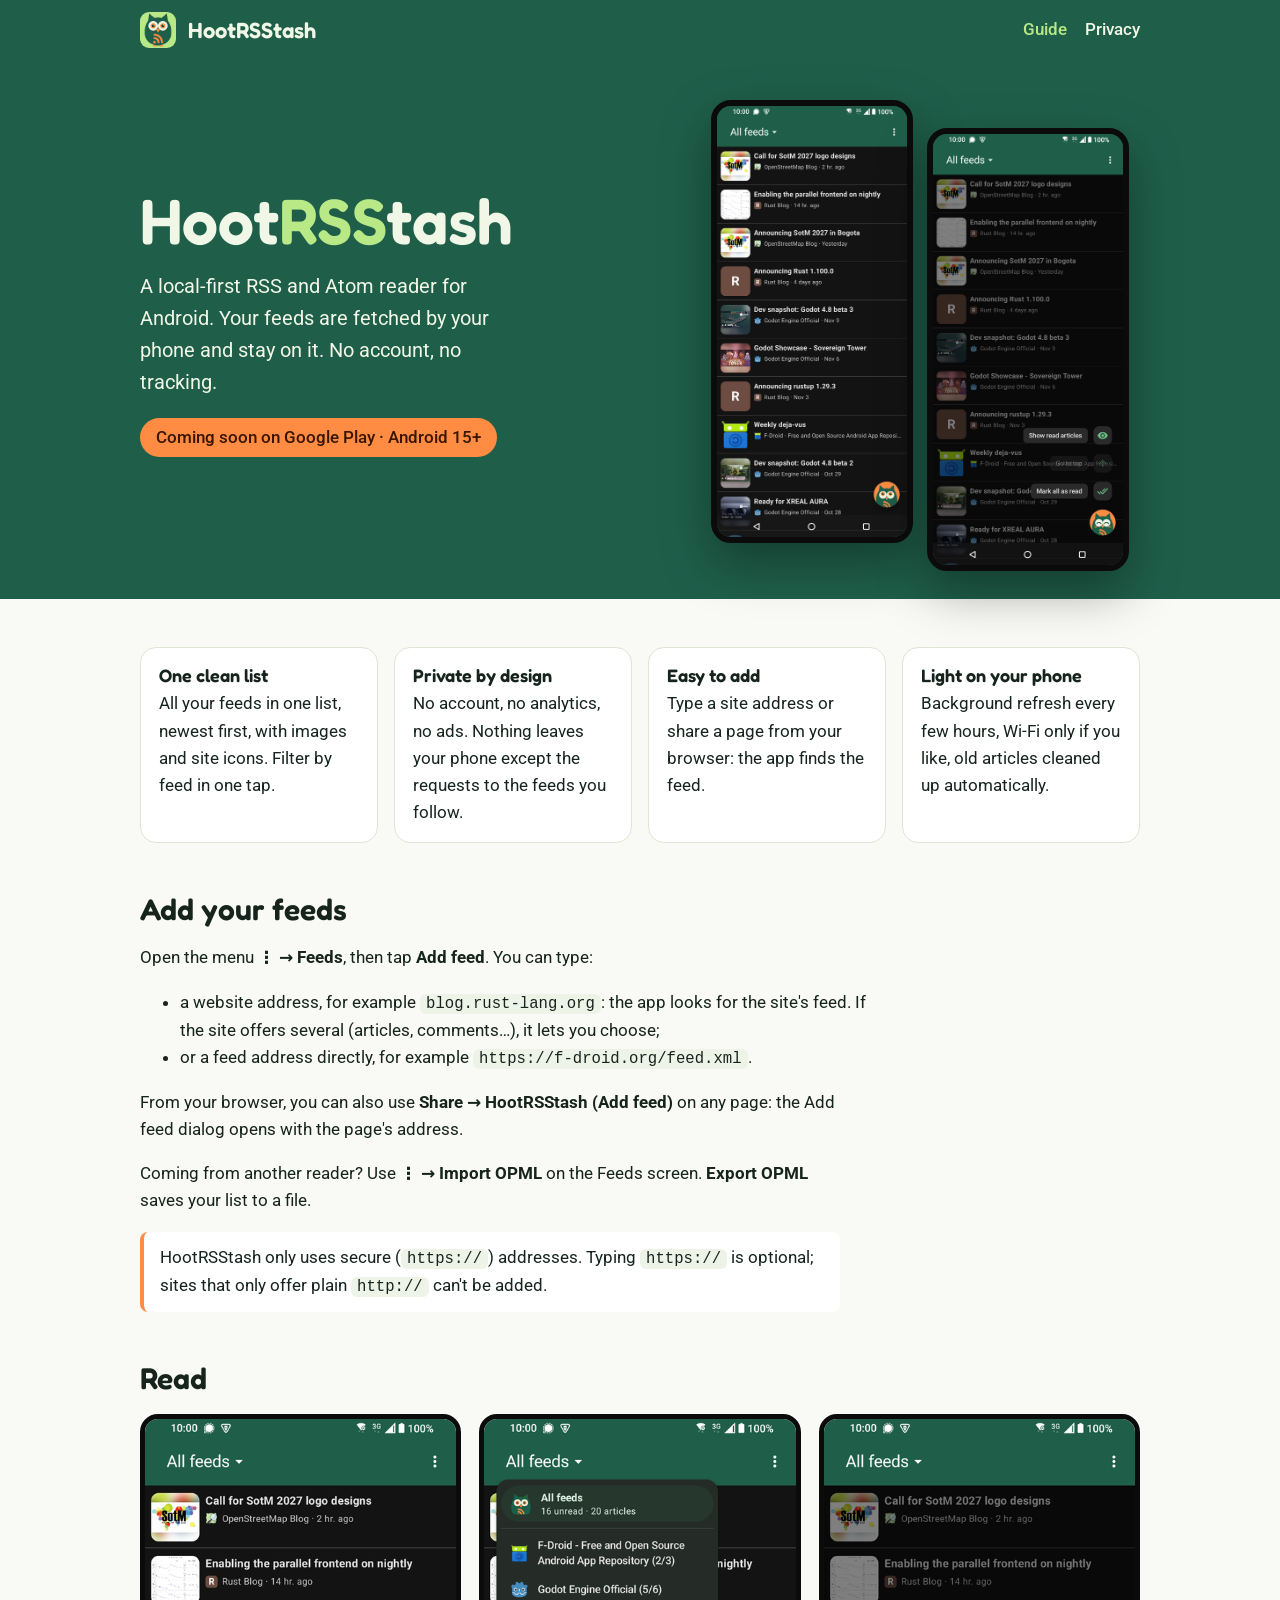
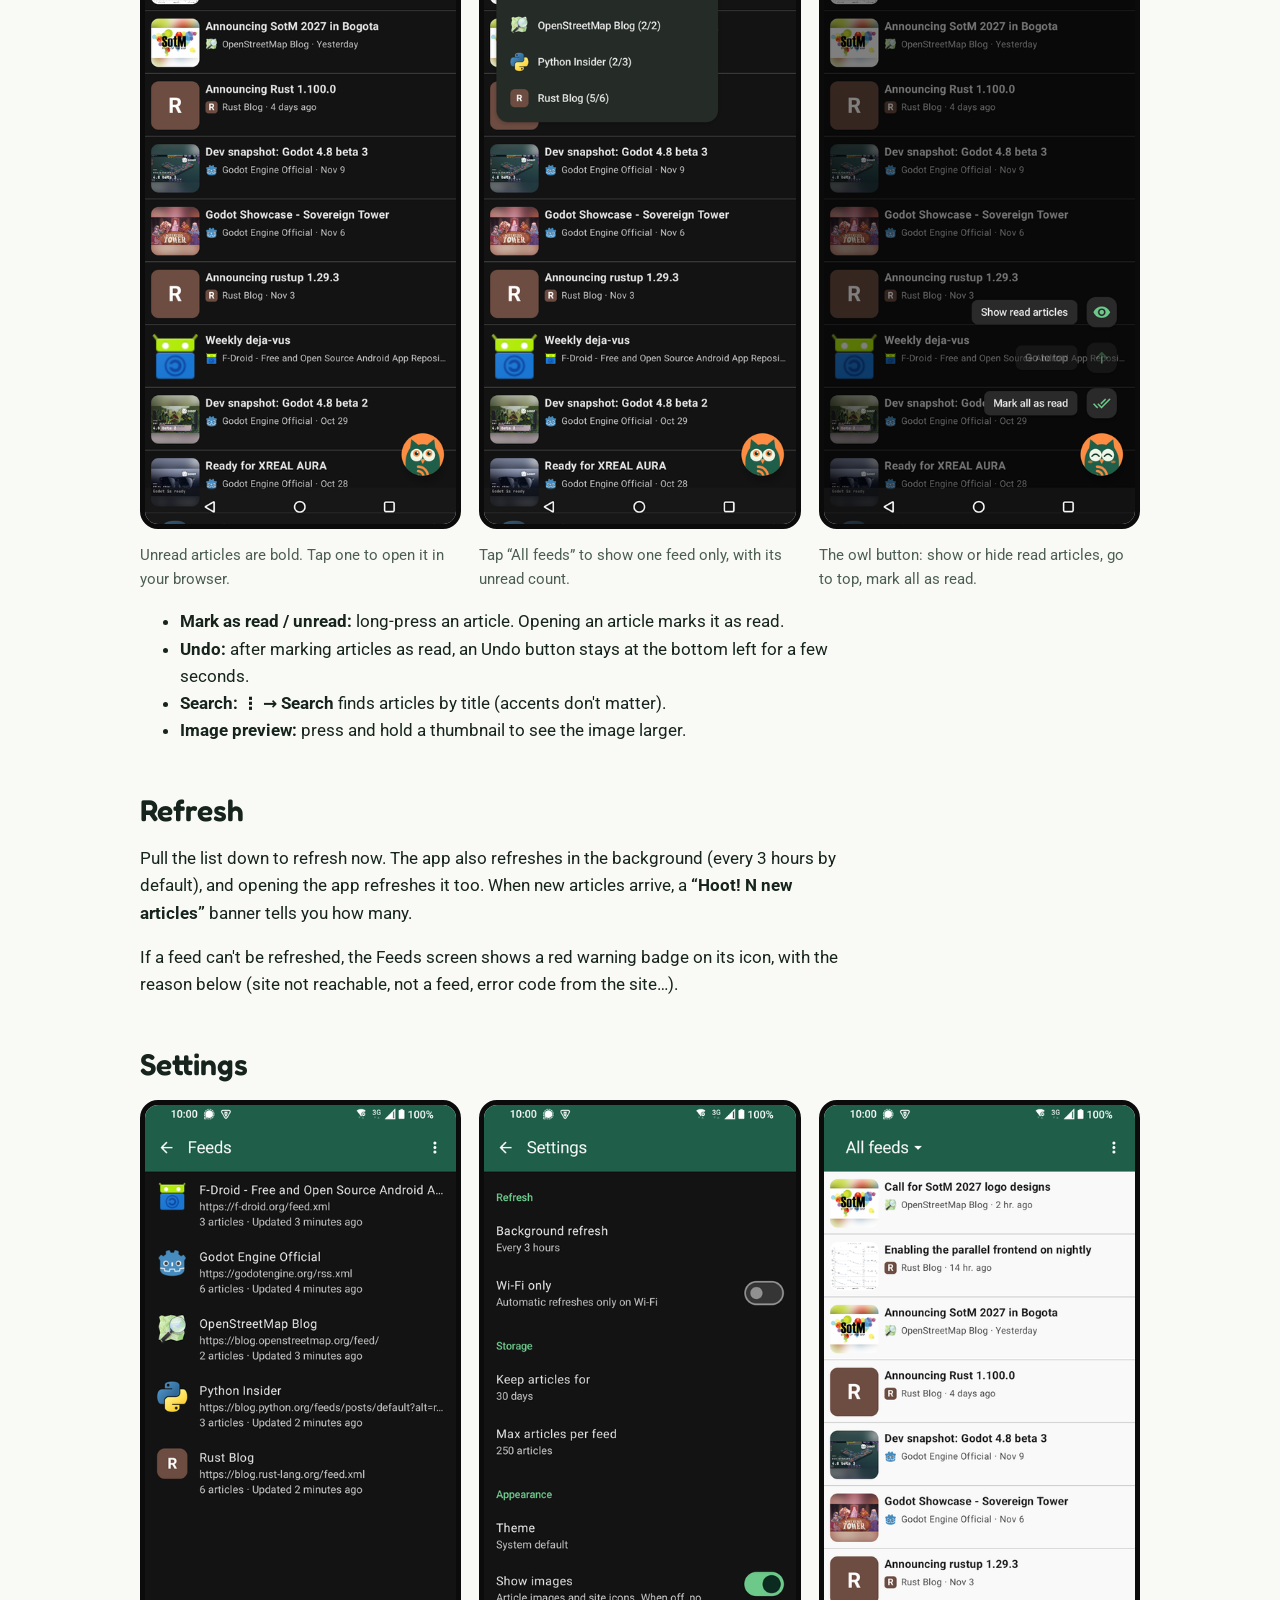
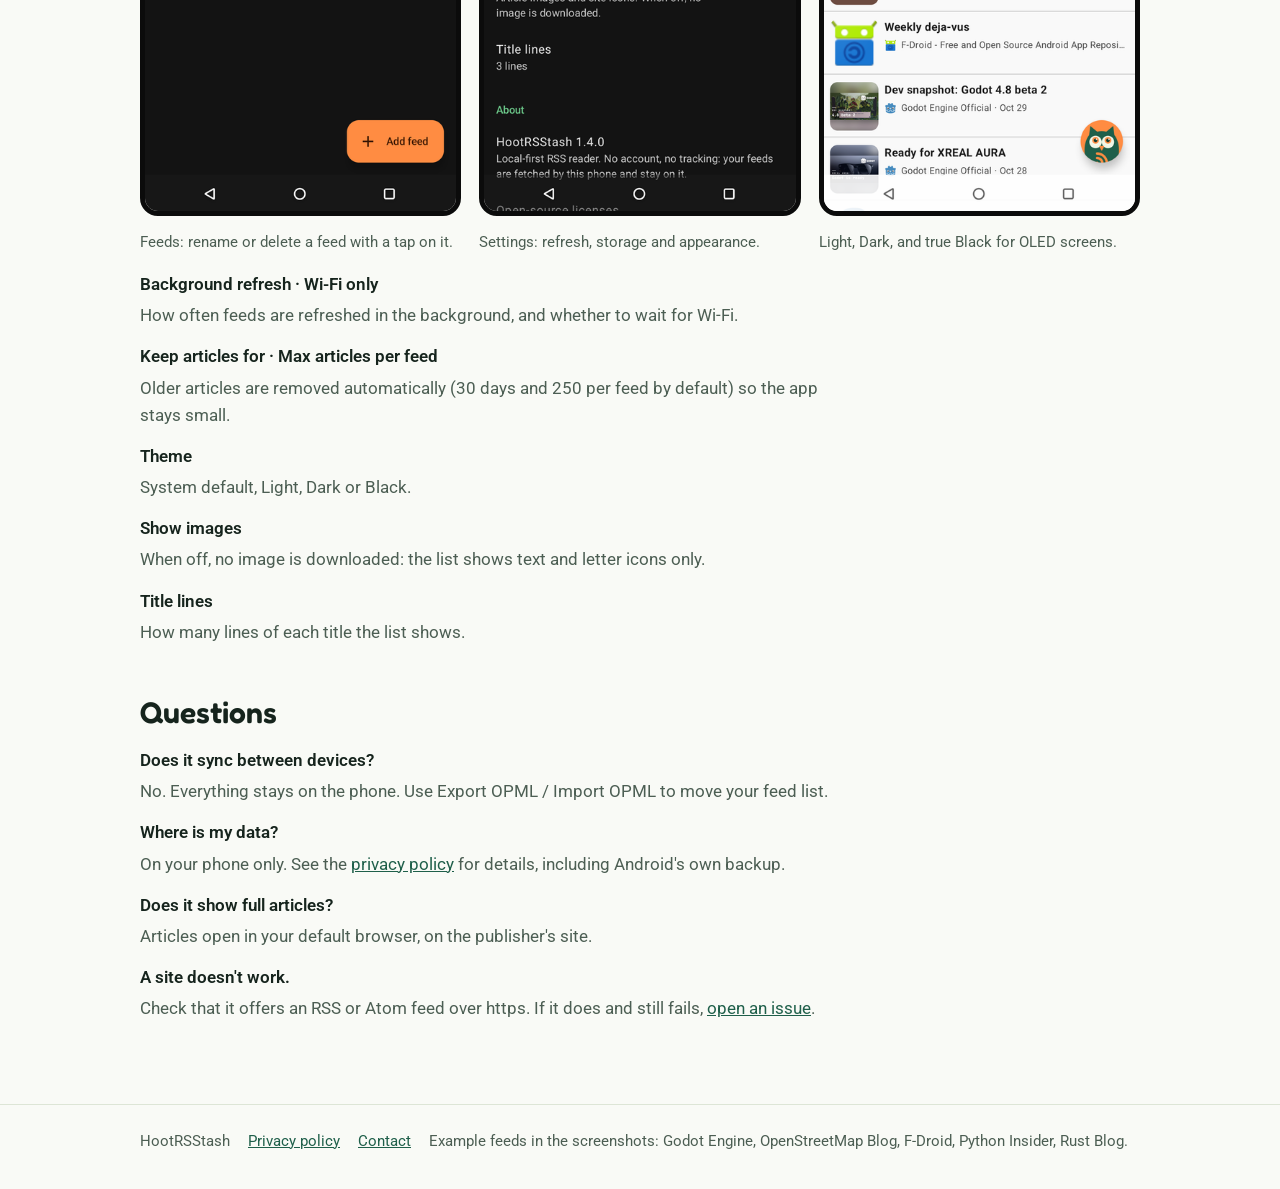
==== index.html @ c7c50cca "HootRSStash guide and privacy policy Co-Authored-By: Claude Opus 5.5 <noreply@anthropic.com> Claude-" ====
<!doctype html>
<html lang="en">
<head>
<meta charset="utf-8">
<meta name="viewport" content="width=device-width, initial-scale=1, viewport-fit=cover">
<title>HootRSStash</title>
<meta name="description" content="HootRSStash is a local-first RSS and Atom reader for Android. No account, no tracking: your feeds are fetched by your phone and stay on it.">
<link rel="icon" href="img/icon-192.png">
<link rel="stylesheet" href="https://fonts.googleapis.com/css2?family=Fredoka:wght@600&family=Roboto:wght@400;500;700&display=swap">
<link rel="stylesheet" href="style.css">
</head>
<body>
<header class="topbar"><div class="wrap">
  <img src="img/icon-192.png" alt="">
  <a class="name" href="./">HootRSStash</a>
  <nav><a href="./" aria-current="page">Guide</a><a href="privacy.html">Privacy</a></nav>
</div></header>

<section class="hero"><div class="wrap">
  <div>
    <h1>Hoot<span>RSS</span>tash</h1>
    <p>A local-first RSS and Atom reader for Android. Your feeds are fetched by your phone and stay on it. No account, no tracking.</p>
    <span class="chip">Coming soon on Google Play · Android 15+</span>
  </div>
  <div class="shots">
    <img src="img/01-articles.png" alt="The article list with images from several feeds">
    <img src="img/03-actions.png" alt="The owl button opened: show read articles, go to top, mark all as read">
  </div>
</div></section>

<main class="wrap">
  <ul class="features">
    <li><b>One clean list</b>All your feeds in one list, newest first, with images and site icons. Filter by feed in one tap.</li>
    <li><b>Private by design</b>No account, no analytics, no ads. Nothing leaves your phone except the requests to the feeds you follow.</li>
    <li><b>Easy to add</b>Type a site address or share a page from your browser: the app finds the feed.</li>
    <li><b>Light on your phone</b>Background refresh every few hours, Wi-Fi only if you like, old articles cleaned up automatically.</li>
  </ul>

  <h2>Add your feeds</h2>
  <p>Open the menu <b>⋮ → Feeds</b>, then tap <b>Add feed</b>. You can type:</p>
  <ul>
    <li>a website address, for example <code>blog.rust-lang.org</code>: the app looks for the site's feed. If the site offers several (articles, comments…), it lets you choose;</li>
    <li>or a feed address directly, for example <code>https://f-droid.org/feed.xml</code>.</li>
  </ul>
  <p>From your browser, you can also use <b>Share → HootRSStash (Add feed)</b> on any page: the Add feed dialog opens with the page's address.</p>
  <p>Coming from another reader? Use <b>⋮ → Import OPML</b> on the Feeds screen. <b>Export OPML</b> saves your list to a file.</p>
  <p class="note">HootRSStash only uses secure (<code>https://</code>) addresses. Typing <code>https://</code> is optional; sites that only offer plain <code>http://</code> can't be added.</p>

  <h2>Read</h2>
  <div class="gallery">
    <figure><img src="img/01-articles.png" alt="Article list in the dark theme"><figcaption>Unread articles are bold. Tap one to open it in your browser.</figcaption></figure>
    <figure><img src="img/02-feed-menu.png" alt="The feed filter menu"><figcaption>Tap “All feeds” to show one feed only, with its unread count.</figcaption></figure>
    <figure><img src="img/03-actions.png" alt="The owl button's actions"><figcaption>The owl button: show or hide read articles, go to top, mark all as read.</figcaption></figure>
  </div>
  <ul>
    <li><b>Mark as read / unread:</b> long-press an article. Opening an article marks it as read.</li>
    <li><b>Undo:</b> after marking articles as read, an Undo button stays at the bottom left for a few seconds.</li>
    <li><b>Search:</b> <b>⋮ → Search</b> finds articles by title (accents don't matter).</li>
    <li><b>Image preview:</b> press and hold a thumbnail to see the image larger.</li>
  </ul>

  <h2>Refresh</h2>
  <p>Pull the list down to refresh now. The app also refreshes in the background (every 3 hours by default), and opening the app refreshes it too. When new articles arrive, a <b>“Hoot! N new articles”</b> banner tells you how many.</p>
  <p>If a feed can't be refreshed, the Feeds screen shows a red warning badge on its icon, with the reason below (site not reachable, not a feed, error code from the site…).</p>

  <h2>Settings</h2>
  <div class="gallery">
    <figure><img src="img/04-feeds.png" alt="The Feeds screen"><figcaption>Feeds: rename or delete a feed with a tap on it.</figcaption></figure>
    <figure><img src="img/05-settings.png" alt="The Settings screen"><figcaption>Settings: refresh, storage and appearance.</figcaption></figure>
    <figure><img src="img/06-articles-light.png" alt="Article list in the light theme"><figcaption>Light, Dark, and true Black for OLED screens.</figcaption></figure>
  </div>
  <dl>
    <dt>Background refresh · Wi-Fi only</dt><dd>How often feeds are refreshed in the background, and whether to wait for Wi-Fi.</dd>
    <dt>Keep articles for · Max articles per feed</dt><dd>Older articles are removed automatically (30 days and 250 per feed by default) so the app stays small.</dd>
    <dt>Theme</dt><dd>System default, Light, Dark or Black.</dd>
    <dt>Show images</dt><dd>When off, no image is downloaded: the list shows text and letter icons only.</dd>
    <dt>Title lines</dt><dd>How many lines of each title the list shows.</dd>
  </dl>

  <h2>Questions</h2>
  <dl>
    <dt>Does it sync between devices?</dt><dd>No. Everything stays on the phone. Use Export OPML / Import OPML to move your feed list.</dd>
    <dt>Where is my data?</dt><dd>On your phone only. See the <a href="privacy.html">privacy policy</a> for details, including Android's own backup.</dd>
    <dt>Does it show full articles?</dt><dd>Articles open in your default browser, on the publisher's site.</dd>
    <dt>A site doesn't work.</dt><dd>Check that it offers an RSS or Atom feed over https. If it does and still fails, <a href="https://github.com/anthonyda/hootrsstash-site/issues">open an issue</a>.</dd>
  </dl>
</main>

<footer><div class="wrap">
  <span>HootRSStash</span><a href="privacy.html">Privacy policy</a><a href="https://github.com/anthonyda/hootrsstash-site/issues">Contact</a>
  <span>Example feeds in the screenshots: Godot Engine, OpenStreetMap Blog, F-Droid, Python Insider, Rust Blog.</span>
</div></footer>
</body>
</html>
---- style.css ----
/* HootRSStash site: the owl's colors (forest #1F5F4A, leaf #B8E986, orange #FF8C42, cream #F1F7E7). */
:root {
  --bg: #f9faf6; --surface: #ffffff; --ink: #16241d; --muted: #4c5e53; --line: #dde5d6;
  --brand: #1f5f4a; --on-brand: #f1f7e7; --accent: #1f5f4a; --leaf: #b8e986; --orange: #ff8c42; --code: #eef3e8;
  --f-display: "Fredoka", "Segoe UI", system-ui, sans-serif;
  --f-body: "Roboto", "Segoe UI", system-ui, sans-serif;
  color-scheme: light;
}
@media (prefers-color-scheme: dark) {
  :root { --bg: #0f1412; --surface: #161d19; --ink: #e4ece2; --muted: #a8b5ab; --line: #26302a; --accent: #6cc98a; --code: #1d2621; color-scheme: dark; }
}
* { box-sizing: border-box; }
body { margin: 0; background: var(--bg); color: var(--ink); font: 17px/1.6 var(--f-body); }
a { color: var(--accent); }
a:focus-visible { outline: 3px solid var(--orange); outline-offset: 2px; border-radius: 4px; }
.wrap { max-width: 1040px; margin: 0 auto; padding-left: max(20px, env(safe-area-inset-left)); padding-right: max(20px, env(safe-area-inset-right)); }
.topbar { background: var(--brand); color: var(--on-brand); }
.topbar .wrap { display: flex; align-items: center; gap: 12px; padding-block: 12px; }
.topbar img { width: 36px; height: 36px; border-radius: 9px; }
.topbar .name { font: 600 22px var(--f-display); color: var(--on-brand); text-decoration: none; margin-right: auto; }
.topbar nav { display: flex; gap: 18px; flex-wrap: wrap; }
.topbar nav a { color: var(--on-brand); text-decoration: none; font-weight: 500; }
.topbar nav a[aria-current="page"] { color: var(--leaf); }
.hero { background: var(--brand); color: var(--on-brand); padding-block: 40px 56px; }
.hero .wrap { display: grid; grid-template-columns: minmax(0, 1.2fr) minmax(0, 1fr); gap: 32px; align-items: center; }
.hero h1 { font: 600 clamp(40px, 7vw, 64px)/1.05 var(--f-display); margin: 0 0 16px; text-wrap: balance; }
.hero h1 span { color: var(--leaf); }
.hero p { font-size: 20px; margin: 0 0 20px; max-width: 34ch; }
.chip { display: inline-block; background: var(--orange); color: #3a1600; font-weight: 500; border-radius: 999px; padding: 6px 16px; }
.hero .shots { display: flex; gap: 14px; justify-content: center; }
.hero .shots img { width: 46%; max-width: 216px; border-radius: 20px; border: 6px solid #0b0b0b; box-shadow: 0 20px 50px rgba(0,0,0,.35); }
.hero .shots img:last-child { transform: translateY(28px); }
main { padding-block: 32px 64px; }
h2 { font: 600 30px/1.2 var(--f-display); margin: 48px 0 12px; text-wrap: balance; }
h3 { font: 600 20px/1.3 var(--f-display); margin: 26px 0 6px; }
p, li { max-width: 70ch; }
.lead { color: var(--muted); font-size: 18px; }
.features { display: grid; grid-template-columns: repeat(auto-fit, minmax(230px, 1fr)); gap: 16px; margin-top: 16px; padding: 0; list-style: none; }
.features li { background: var(--surface); border: 1px solid var(--line); border-radius: 16px; padding: 16px 18px; }
.features b { display: block; font: 600 18px var(--f-display); margin-bottom: 4px; }
.gallery { display: grid; grid-template-columns: repeat(auto-fit, minmax(200px, 1fr)); gap: 18px; margin-top: 18px; }
.gallery figure { margin: 0; }
.gallery img { width: 100%; max-width: 100%; border-radius: 18px; border: 5px solid #0b0b0b; }
.gallery figcaption { color: var(--muted); font-size: 15px; margin-top: 6px; }
code { background: var(--code); border-radius: 6px; padding: 1px 6px; font-size: .92em; overflow-wrap: anywhere; }
.note { background: var(--surface); border-left: 4px solid var(--orange); border-radius: 8px; padding: 12px 16px; max-width: 70ch; }
dl { max-width: 70ch; } dt { font-weight: 600; margin-top: 14px; } dd { margin: 4px 0 0; color: var(--muted); }
footer { border-top: 1px solid var(--line); color: var(--muted); font-size: 15px; padding-block: 24px 40px; }
footer .wrap { display: flex; gap: 18px; flex-wrap: wrap; }
@media (max-width: 760px) { .hero .wrap { grid-template-columns: minmax(0, 1fr); } .hero .shots img:last-child { transform: none; } }
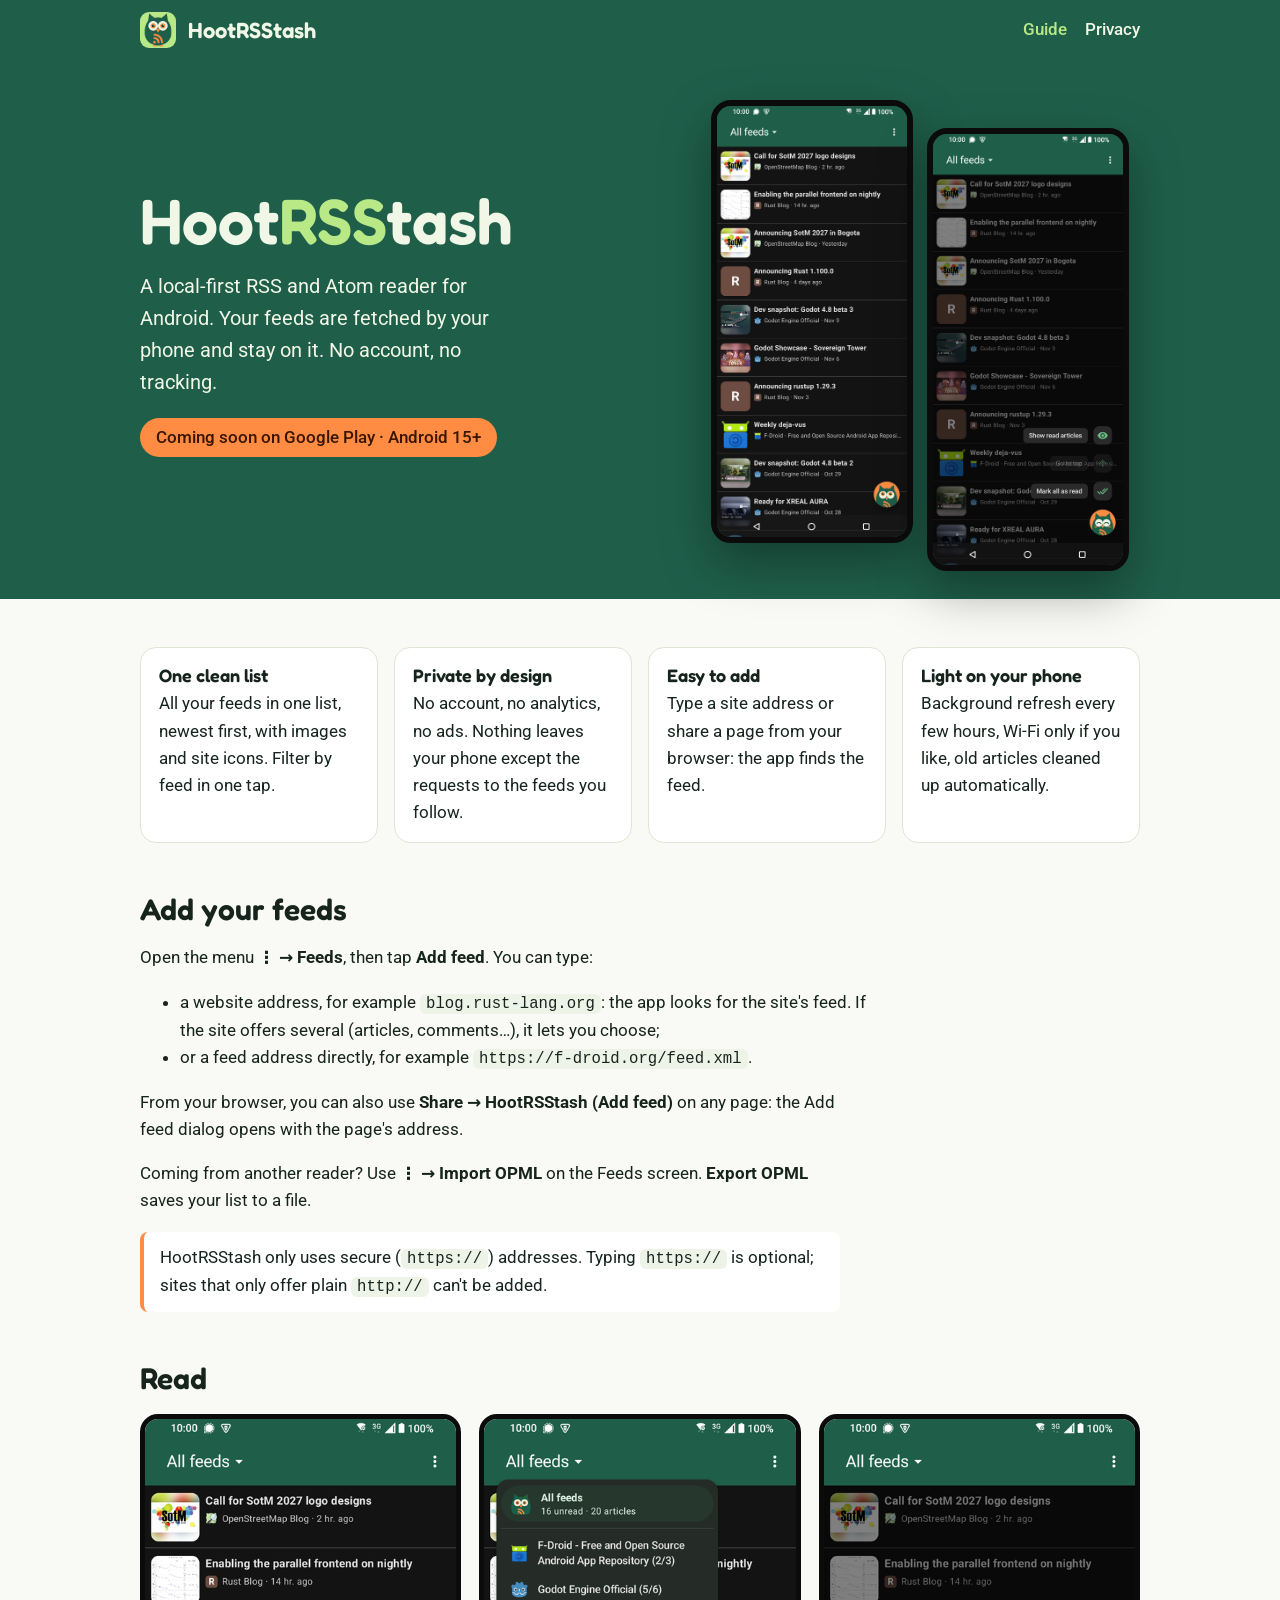
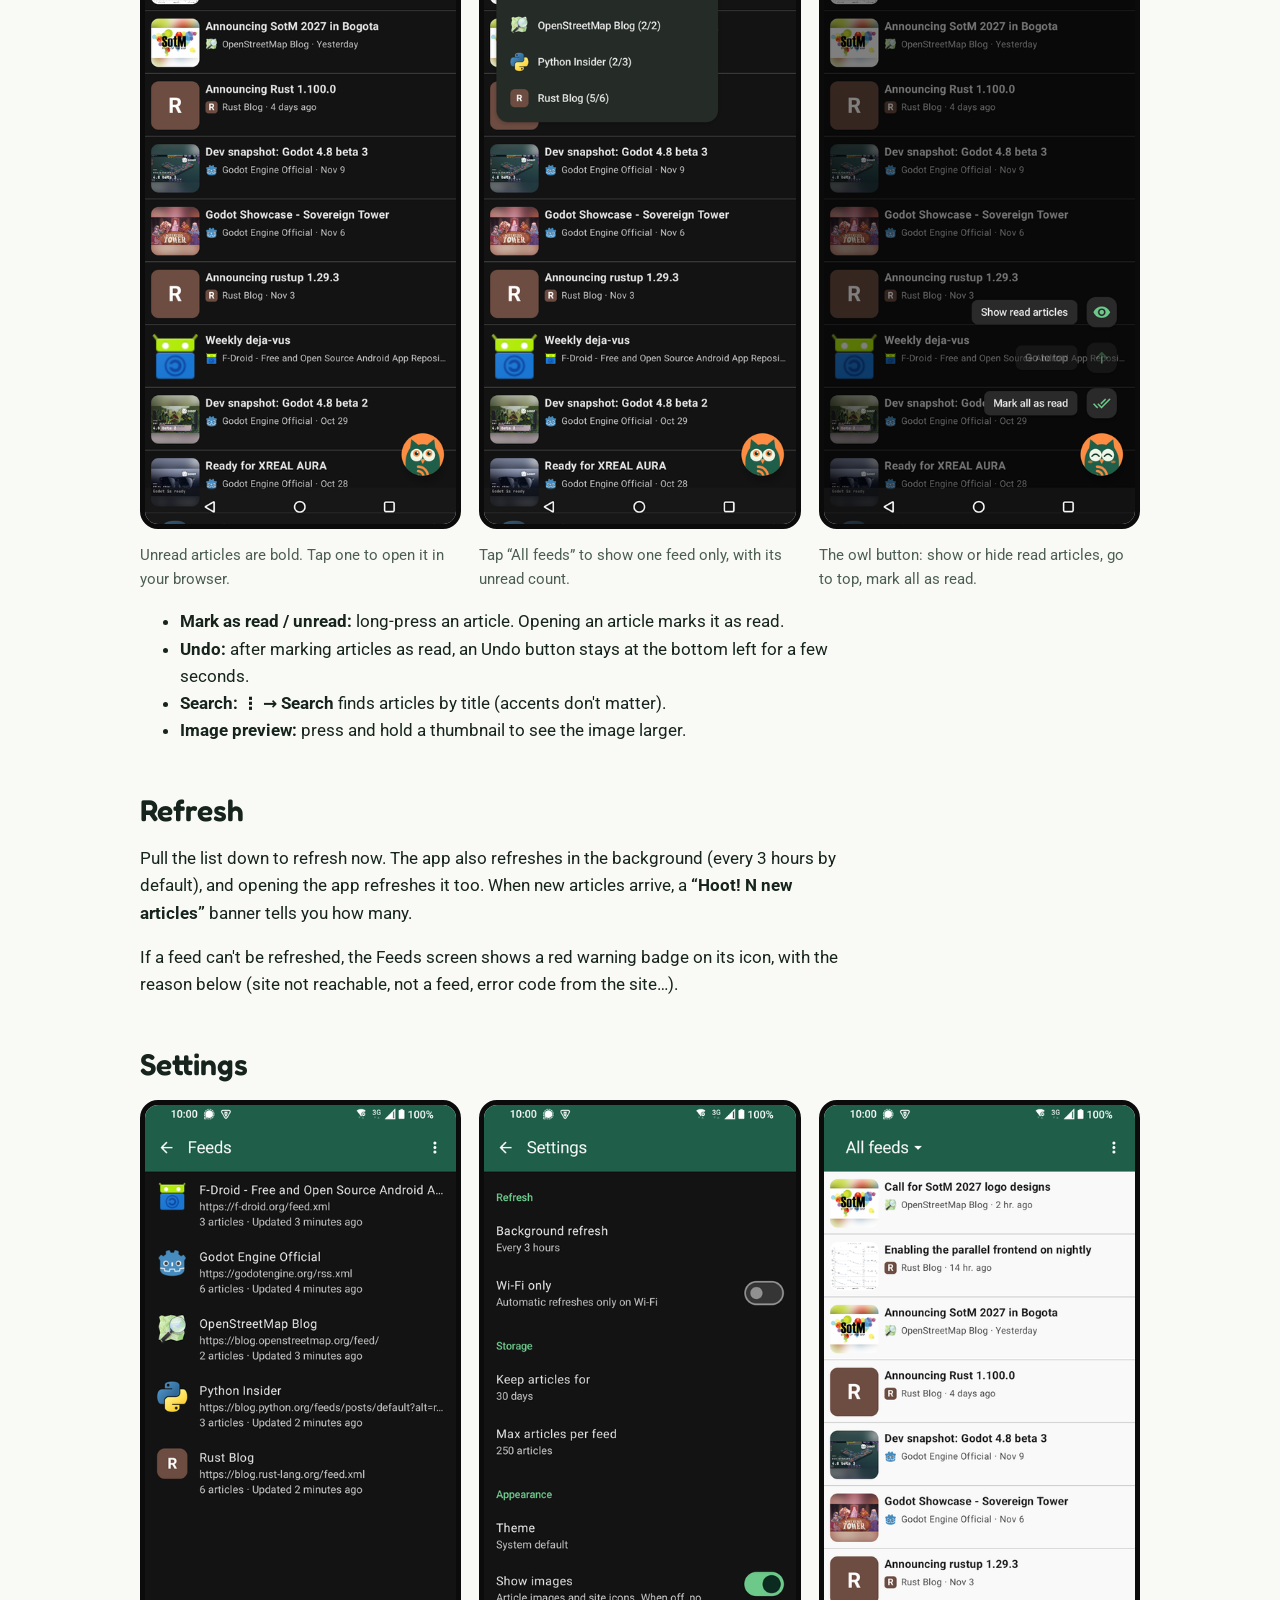
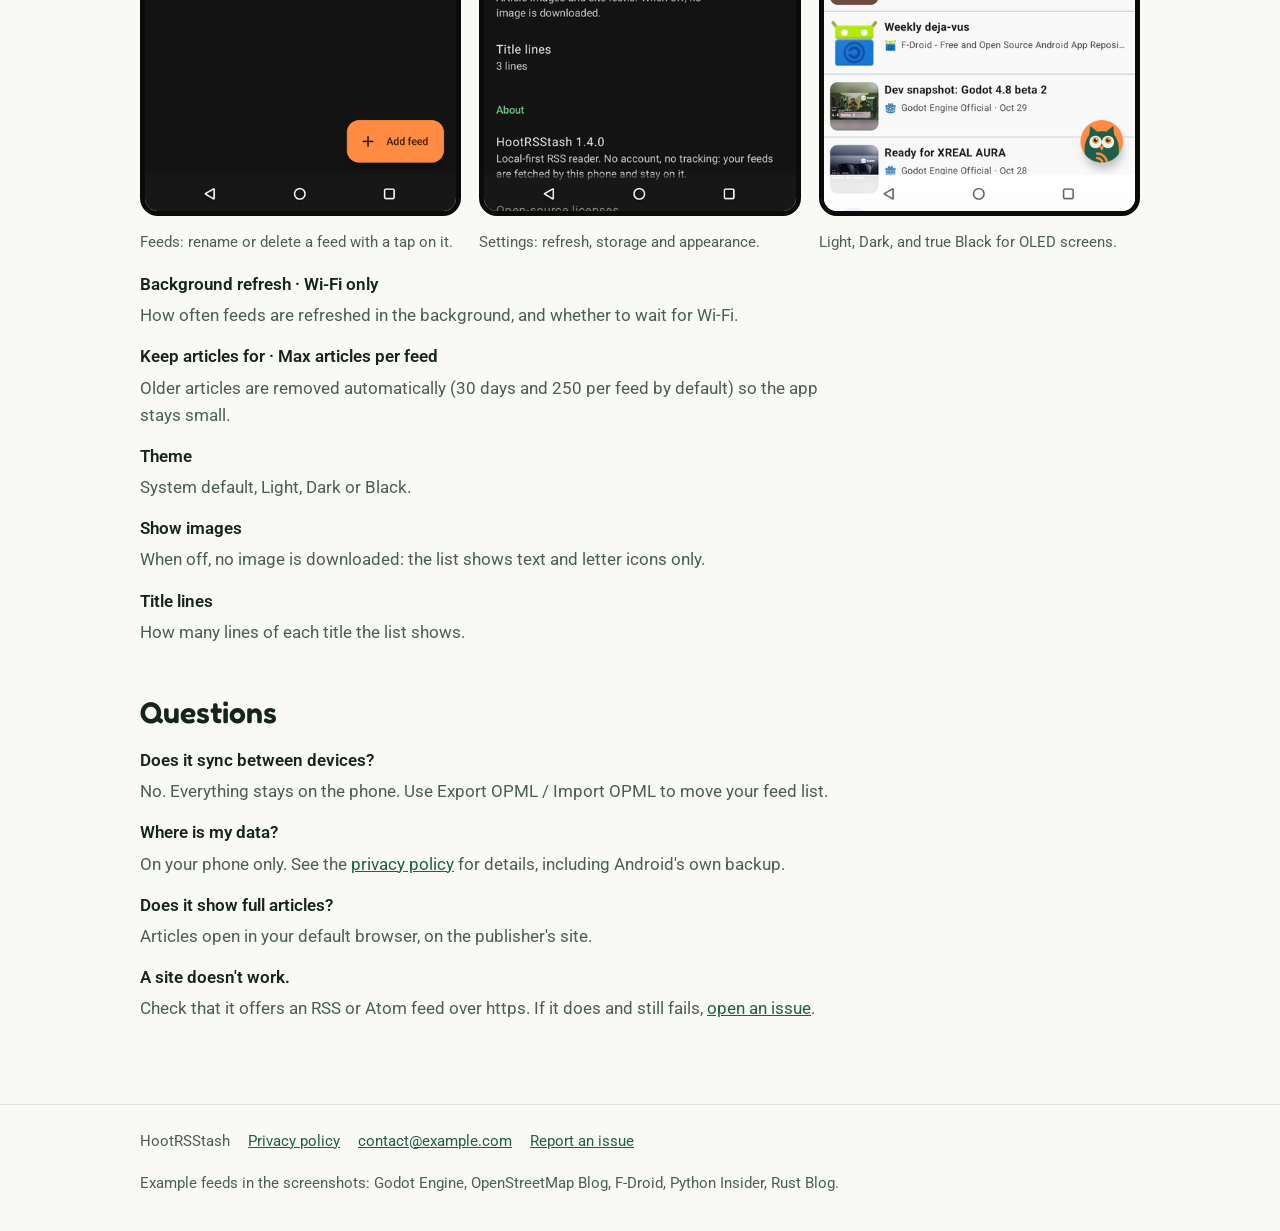
==== commit c0a50ef0: "Contact email in footers and privacy policy (placeholder, not pushed)" ====
--- a/index.html
+++ b/index.html
@@ -87,7 +87,7 @@
 </main>
 
 <footer><div class="wrap">
-  <span>HootRSStash</span><a href="privacy.html">Privacy policy</a><a href="https://github.com/anthonyda/hootrsstash-site/issues">Contact</a>
+  <span>HootRSStash</span><a href="privacy.html">Privacy policy</a><a href="mailto:contact@example.com">contact@example.com</a><a href="https://github.com/anthonyda/hootrsstash-site/issues">Report an issue</a>
   <span>Example feeds in the screenshots: Godot Engine, OpenStreetMap Blog, F-Droid, Python Insider, Rust Blog.</span>
 </div></footer>
 </body>
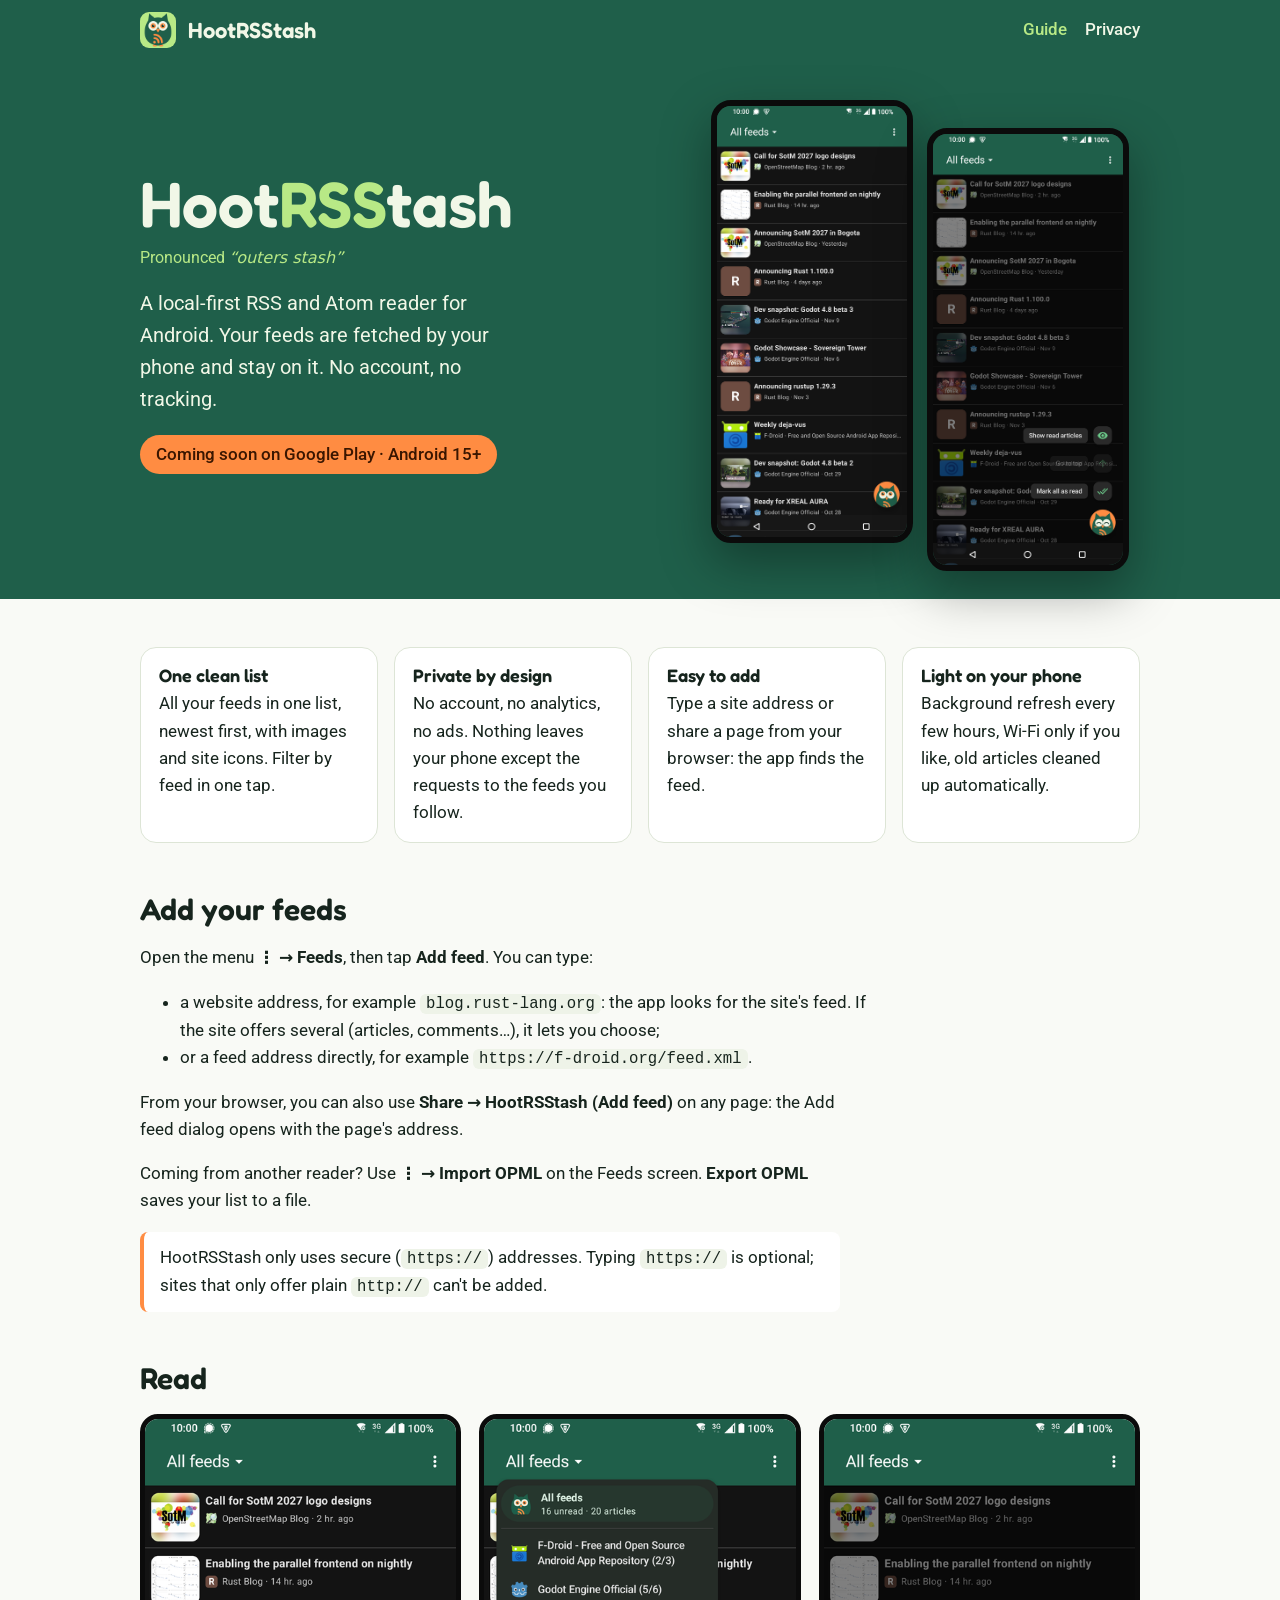
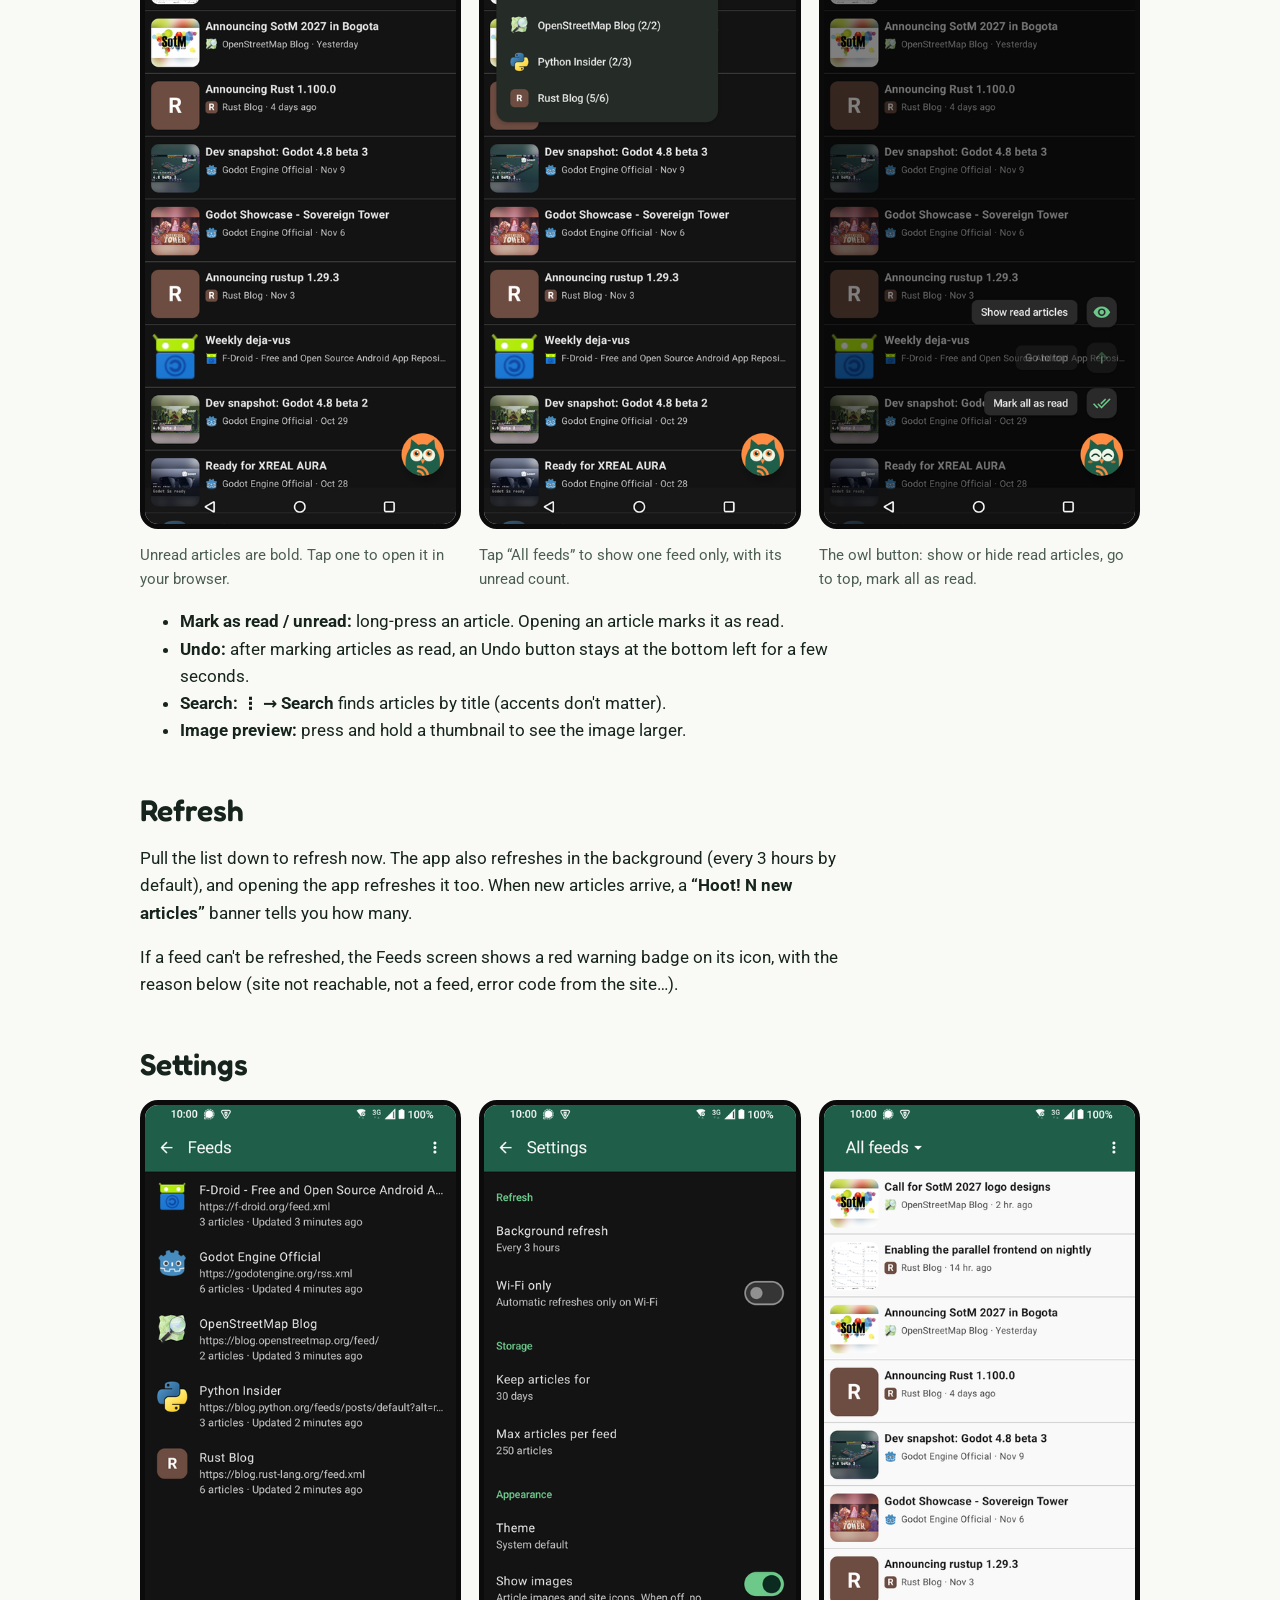
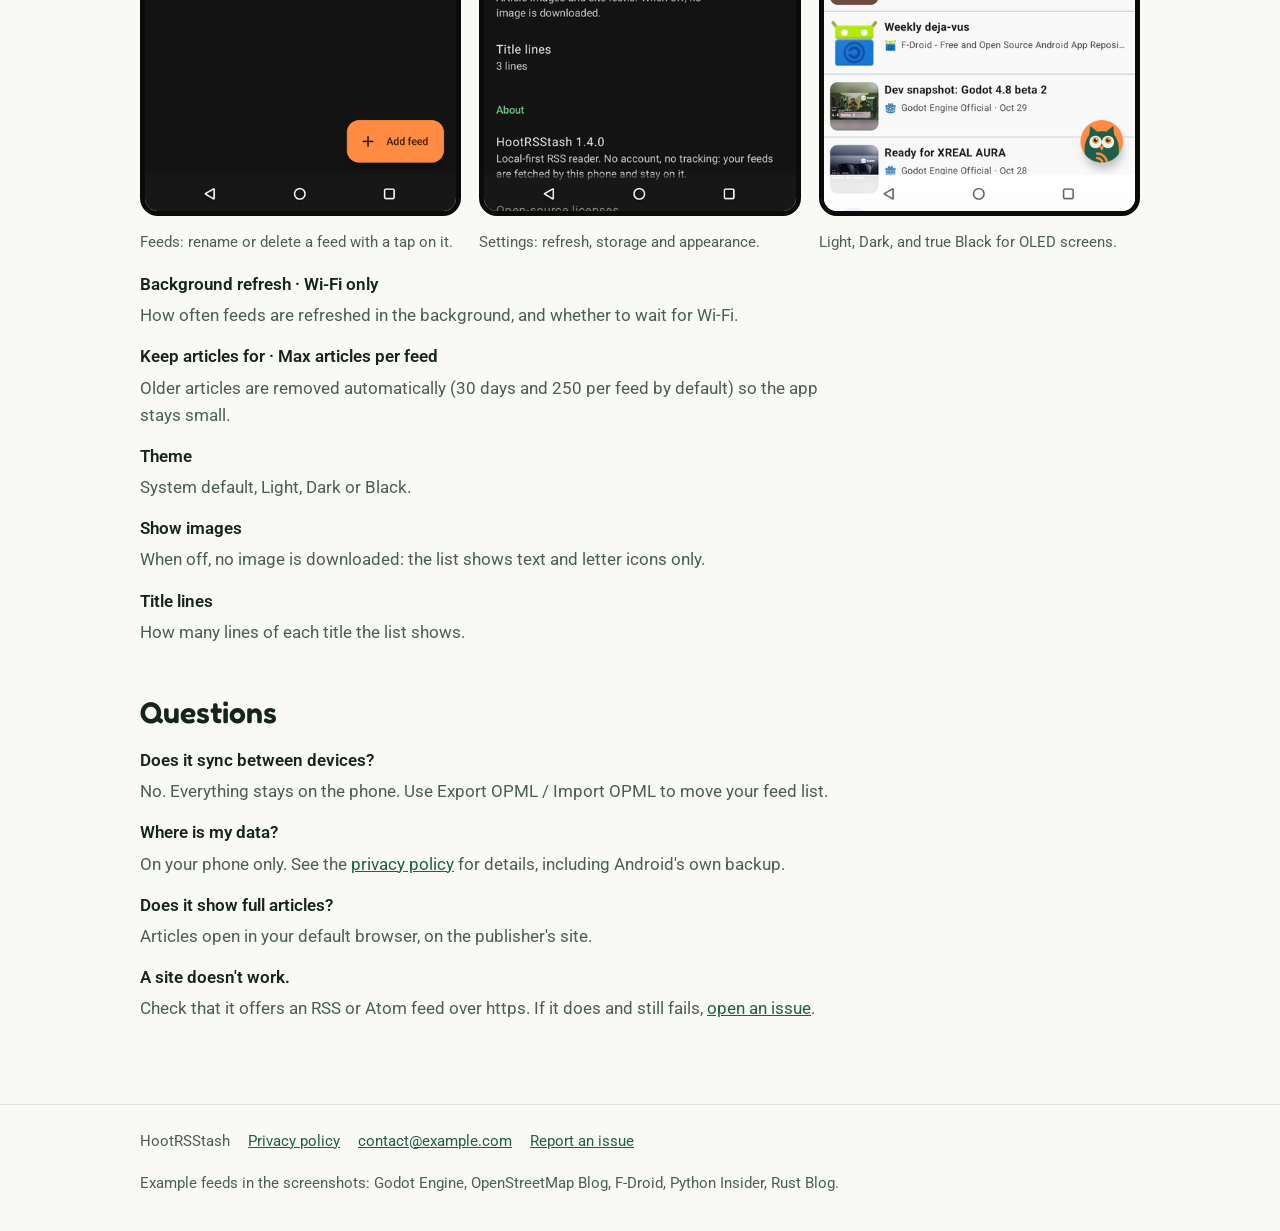
==== commit 2cd10c33: "Pronunciation under the title" ====
--- a/index.html
+++ b/index.html
@@ -19,6 +19,7 @@
 <section class="hero"><div class="wrap">
   <div>
     <h1>Hoot<span>RSS</span>tash</h1>
+    <p class="say">Pronounced <i>“outers stash”</i></p>
     <p>A local-first RSS and Atom reader for Android. Your feeds are fetched by your phone and stay on it. No account, no tracking.</p>
     <span class="chip">Coming soon on Google Play · Android 15+</span>
   </div>
--- a/style.css
+++ b/style.css
@@ -26,6 +26,7 @@
 .hero h1 { font: 600 clamp(40px, 7vw, 64px)/1.05 var(--f-display); margin: 0 0 16px; text-wrap: balance; }
 .hero h1 span { color: var(--leaf); }
 .hero p { font-size: 20px; margin: 0 0 20px; max-width: 34ch; }
+.hero p.say { font-size: 16px; margin: -8px 0 16px; color: var(--leaf); }
 .chip { display: inline-block; background: var(--orange); color: #3a1600; font-weight: 500; border-radius: 999px; padding: 6px 16px; }
 .hero .shots { display: flex; gap: 14px; justify-content: center; }
 .hero .shots img { width: 46%; max-width: 216px; border-radius: 20px; border: 6px solid #0b0b0b; box-shadow: 0 20px 50px rgba(0,0,0,.35); }
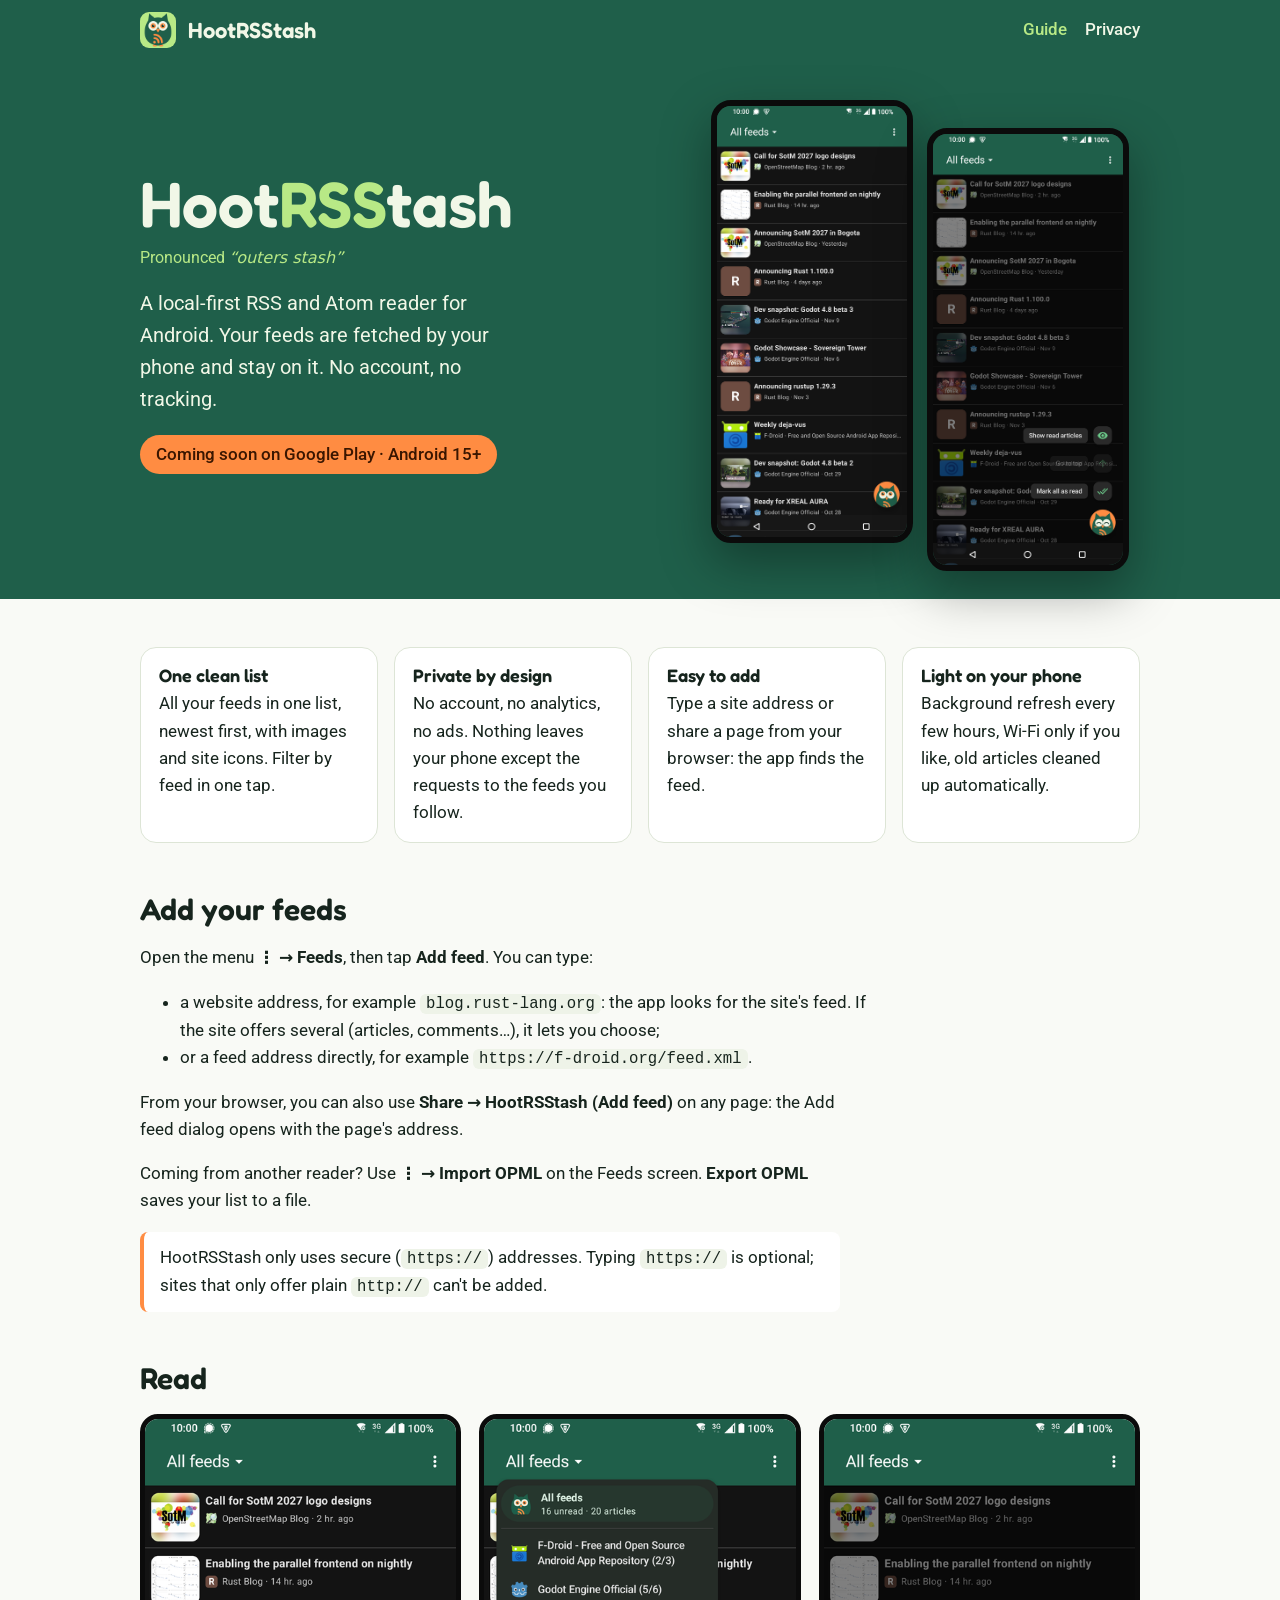
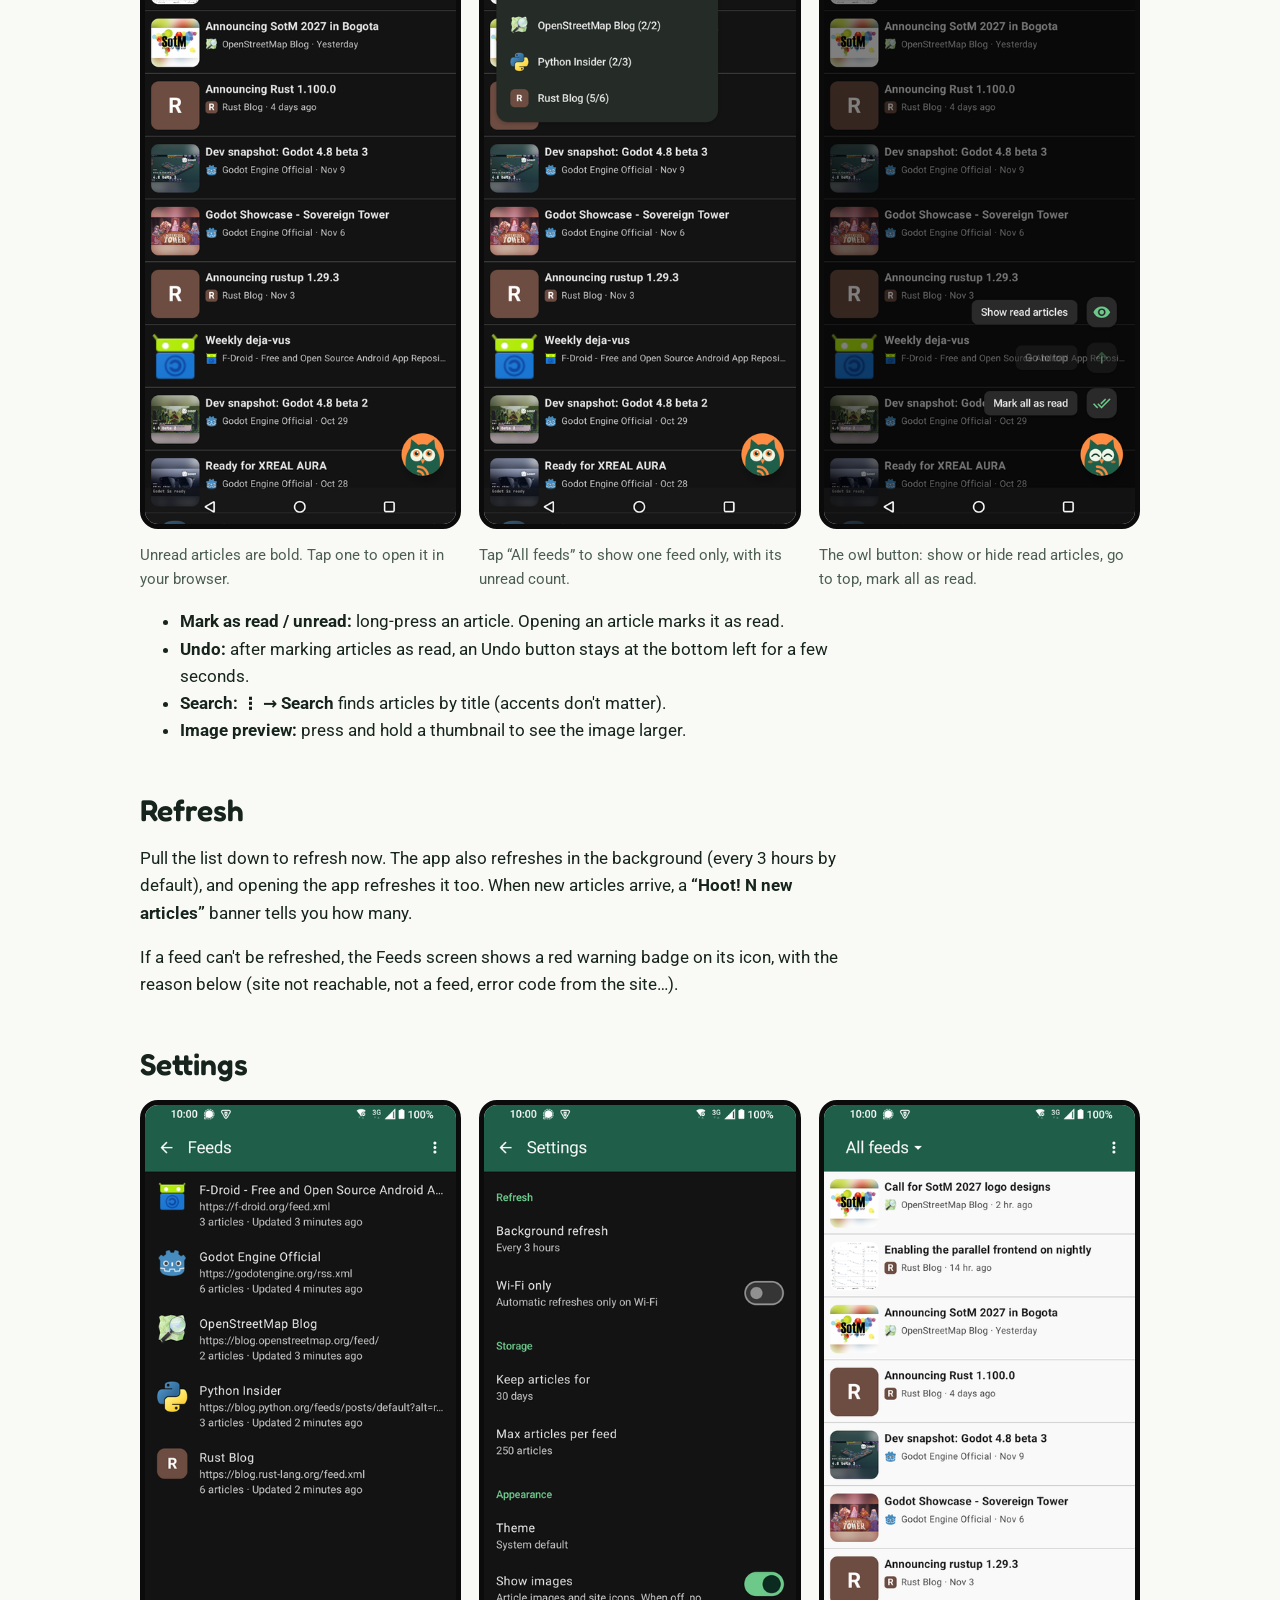
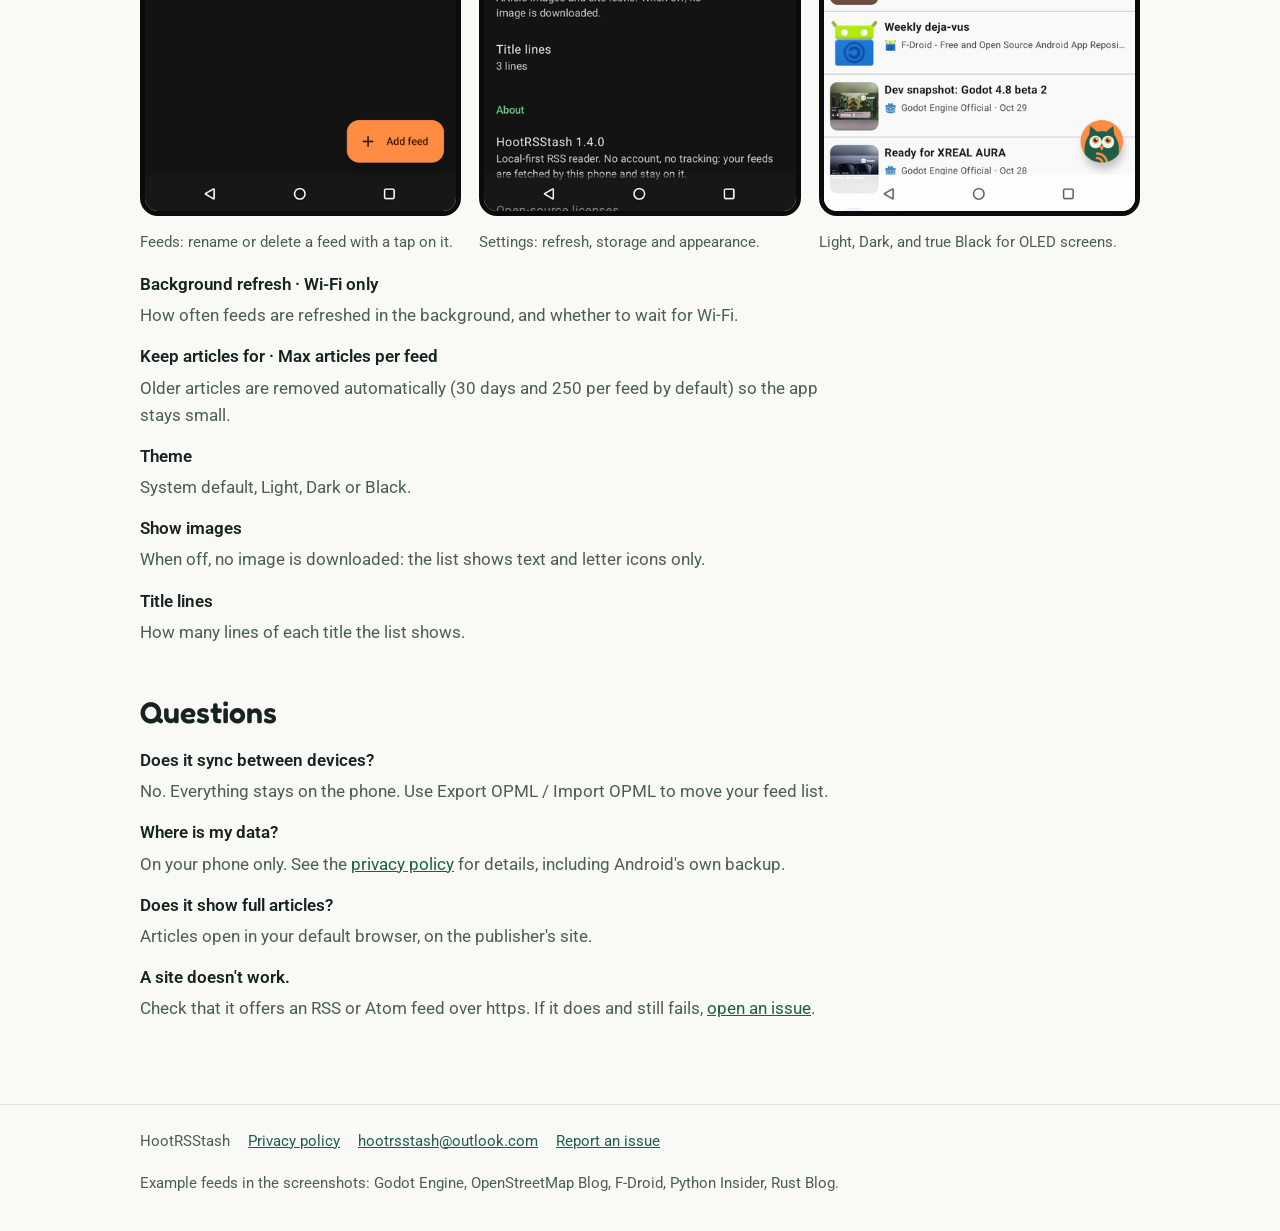
==== commit 49817549: "Real contact address" ====
--- a/index.html
+++ b/index.html
@@ -88,7 +88,7 @@
 </main>
 
 <footer><div class="wrap">
-  <span>HootRSStash</span><a href="privacy.html">Privacy policy</a><a href="mailto:contact@example.com">contact@example.com</a><a href="https://github.com/anthonyda/hootrsstash-site/issues">Report an issue</a>
+  <span>HootRSStash</span><a href="privacy.html">Privacy policy</a><a href="mailto:hootrsstash@outlook.com">hootrsstash@outlook.com</a><a href="https://github.com/anthonyda/hootrsstash-site/issues">Report an issue</a>
   <span>Example feeds in the screenshots: Godot Engine, OpenStreetMap Blog, F-Droid, Python Insider, Rust Blog.</span>
 </div></footer>
 </body>
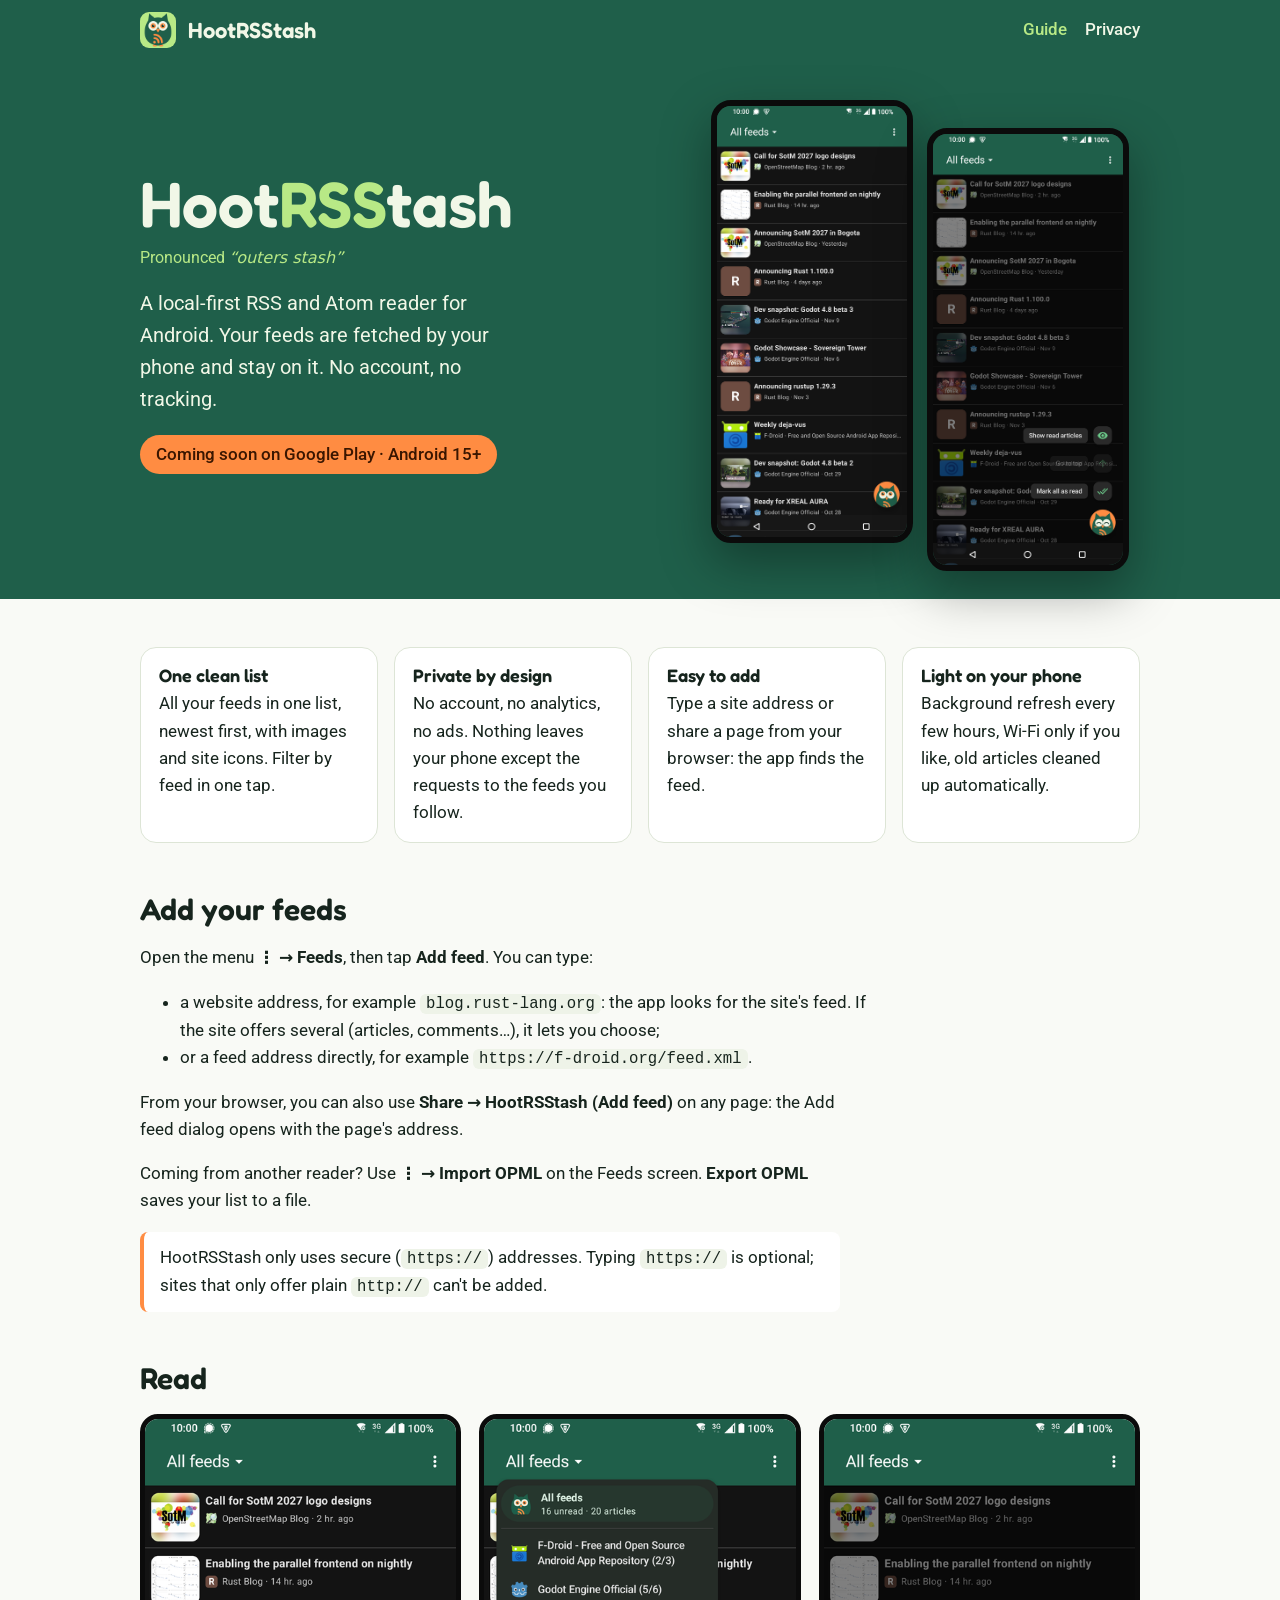
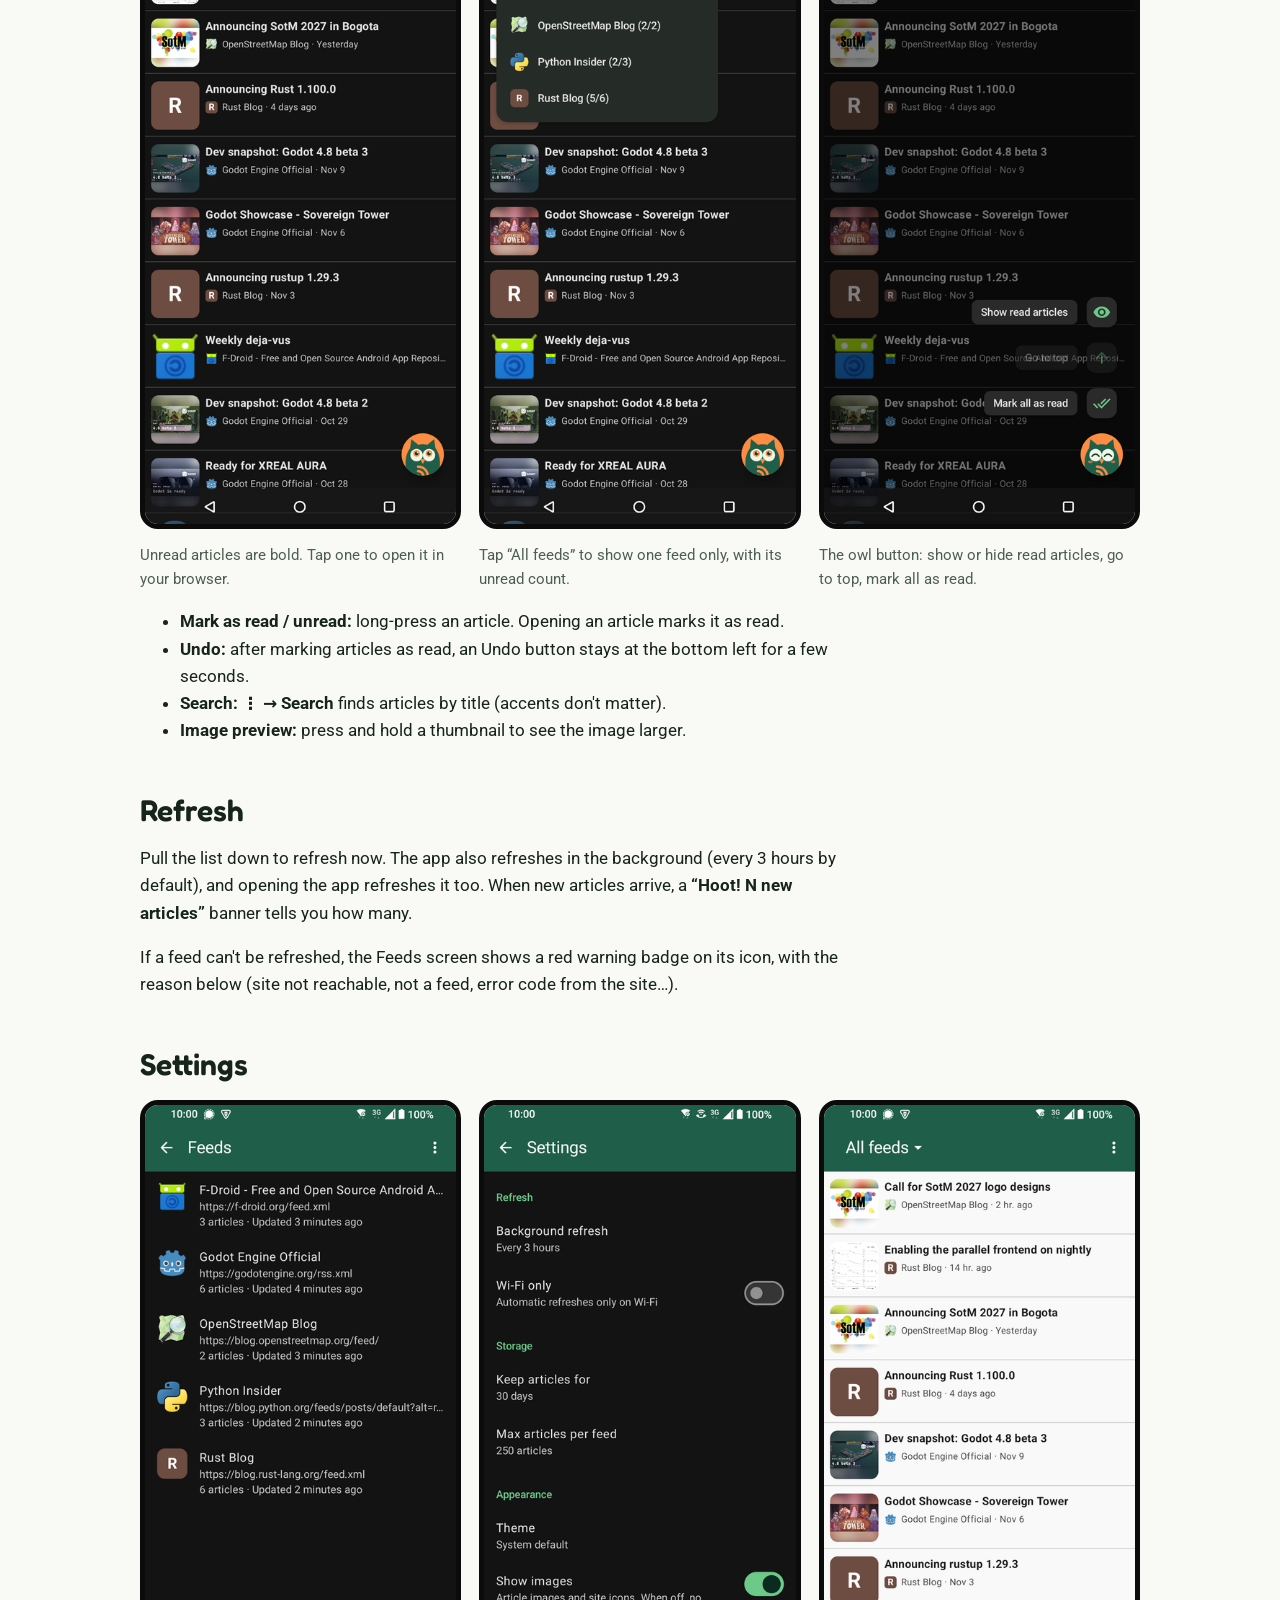
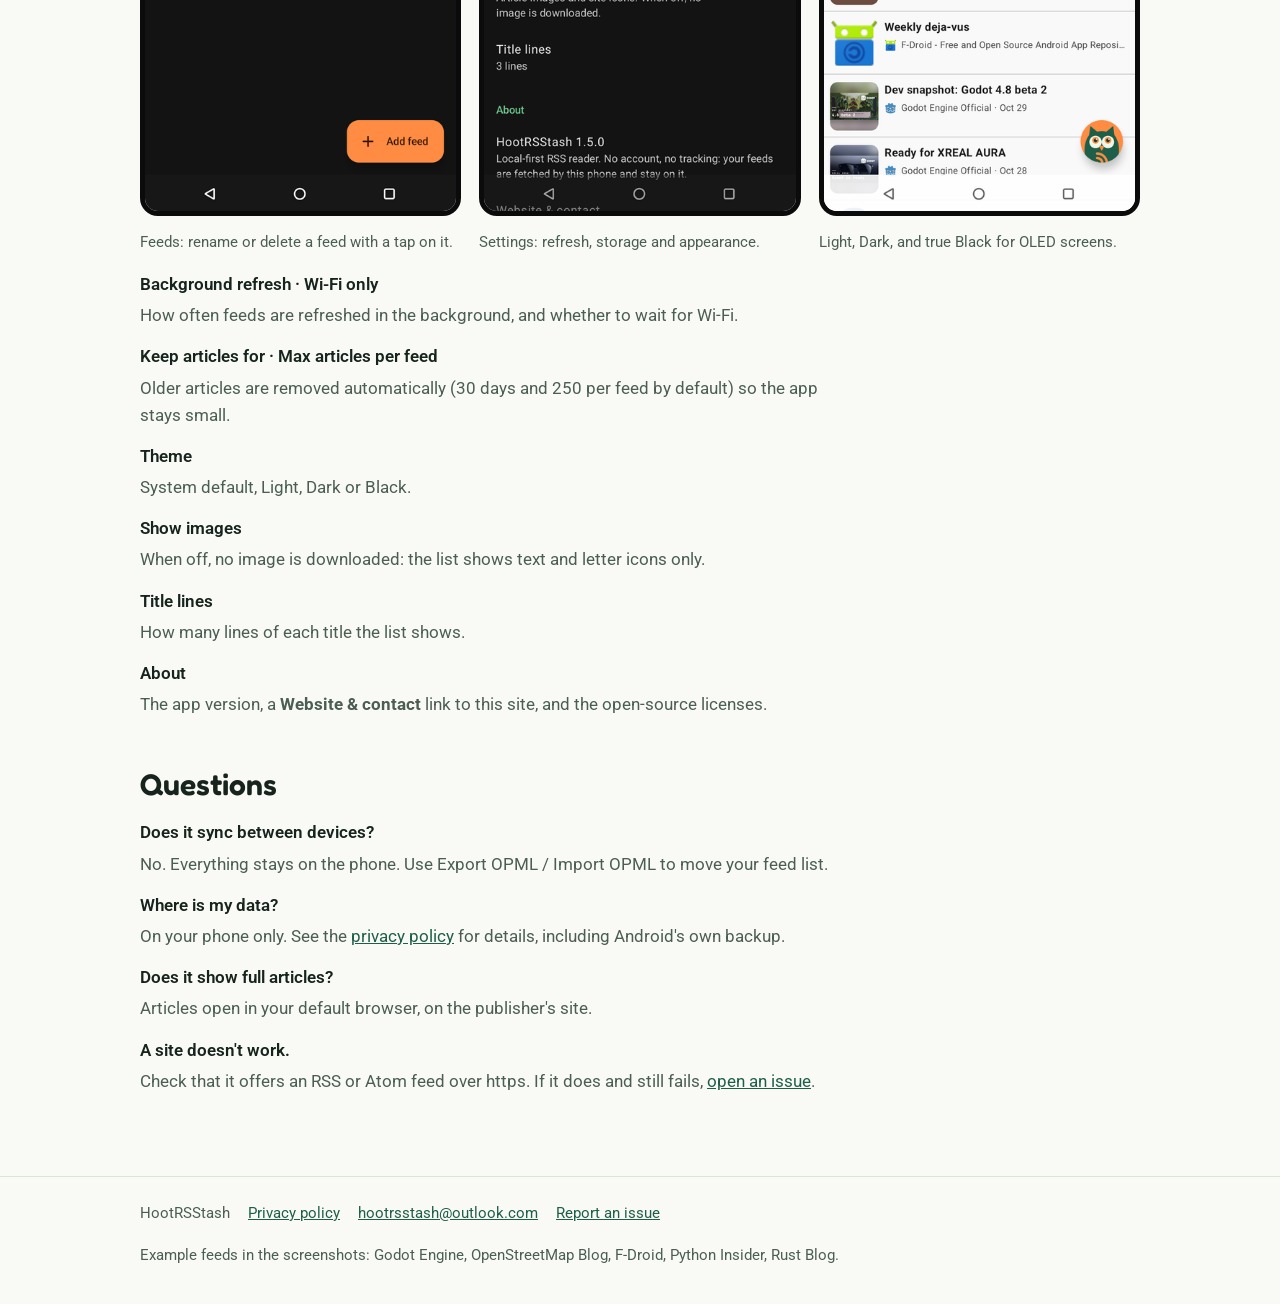
==== commit 0da47053: "Guide: About section with the Website & contact link" ====
--- a/index.html
+++ b/index.html
@@ -76,6 +76,7 @@
     <dt>Theme</dt><dd>System default, Light, Dark or Black.</dd>
     <dt>Show images</dt><dd>When off, no image is downloaded: the list shows text and letter icons only.</dd>
     <dt>Title lines</dt><dd>How many lines of each title the list shows.</dd>
+    <dt>About</dt><dd>The app version, a <b>Website &amp; contact</b> link to this site, and the open-source licenses.</dd>
   </dl>
 
   <h2>Questions</h2>
@@ -83,12 +84,12 @@
     <dt>Does it sync between devices?</dt><dd>No. Everything stays on the phone. Use Export OPML / Import OPML to move your feed list.</dd>
     <dt>Where is my data?</dt><dd>On your phone only. See the <a href="privacy.html">privacy policy</a> for details, including Android's own backup.</dd>
     <dt>Does it show full articles?</dt><dd>Articles open in your default browser, on the publisher's site.</dd>
-    <dt>A site doesn't work.</dt><dd>Check that it offers an RSS or Atom feed over https. If it does and still fails, <a href="https://github.com/anthonyda/hootrsstash-site/issues">open an issue</a>.</dd>
+    <dt>A site doesn't work.</dt><dd>Check that it offers an RSS or Atom feed over https. If it does and still fails, <a href="https://github.com/hootrsstash/hootrsstash.github.io/issues">open an issue</a>.</dd>
   </dl>
 </main>
 
 <footer><div class="wrap">
-  <span>HootRSStash</span><a href="privacy.html">Privacy policy</a><a href="mailto:hootrsstash@outlook.com">hootrsstash@outlook.com</a><a href="https://github.com/anthonyda/hootrsstash-site/issues">Report an issue</a>
+  <span>HootRSStash</span><a href="privacy.html">Privacy policy</a><a href="mailto:hootrsstash@outlook.com">hootrsstash@outlook.com</a><a href="https://github.com/hootrsstash/hootrsstash.github.io/issues">Report an issue</a>
   <span>Example feeds in the screenshots: Godot Engine, OpenStreetMap Blog, F-Droid, Python Insider, Rust Blog.</span>
 </div></footer>
 </body>
